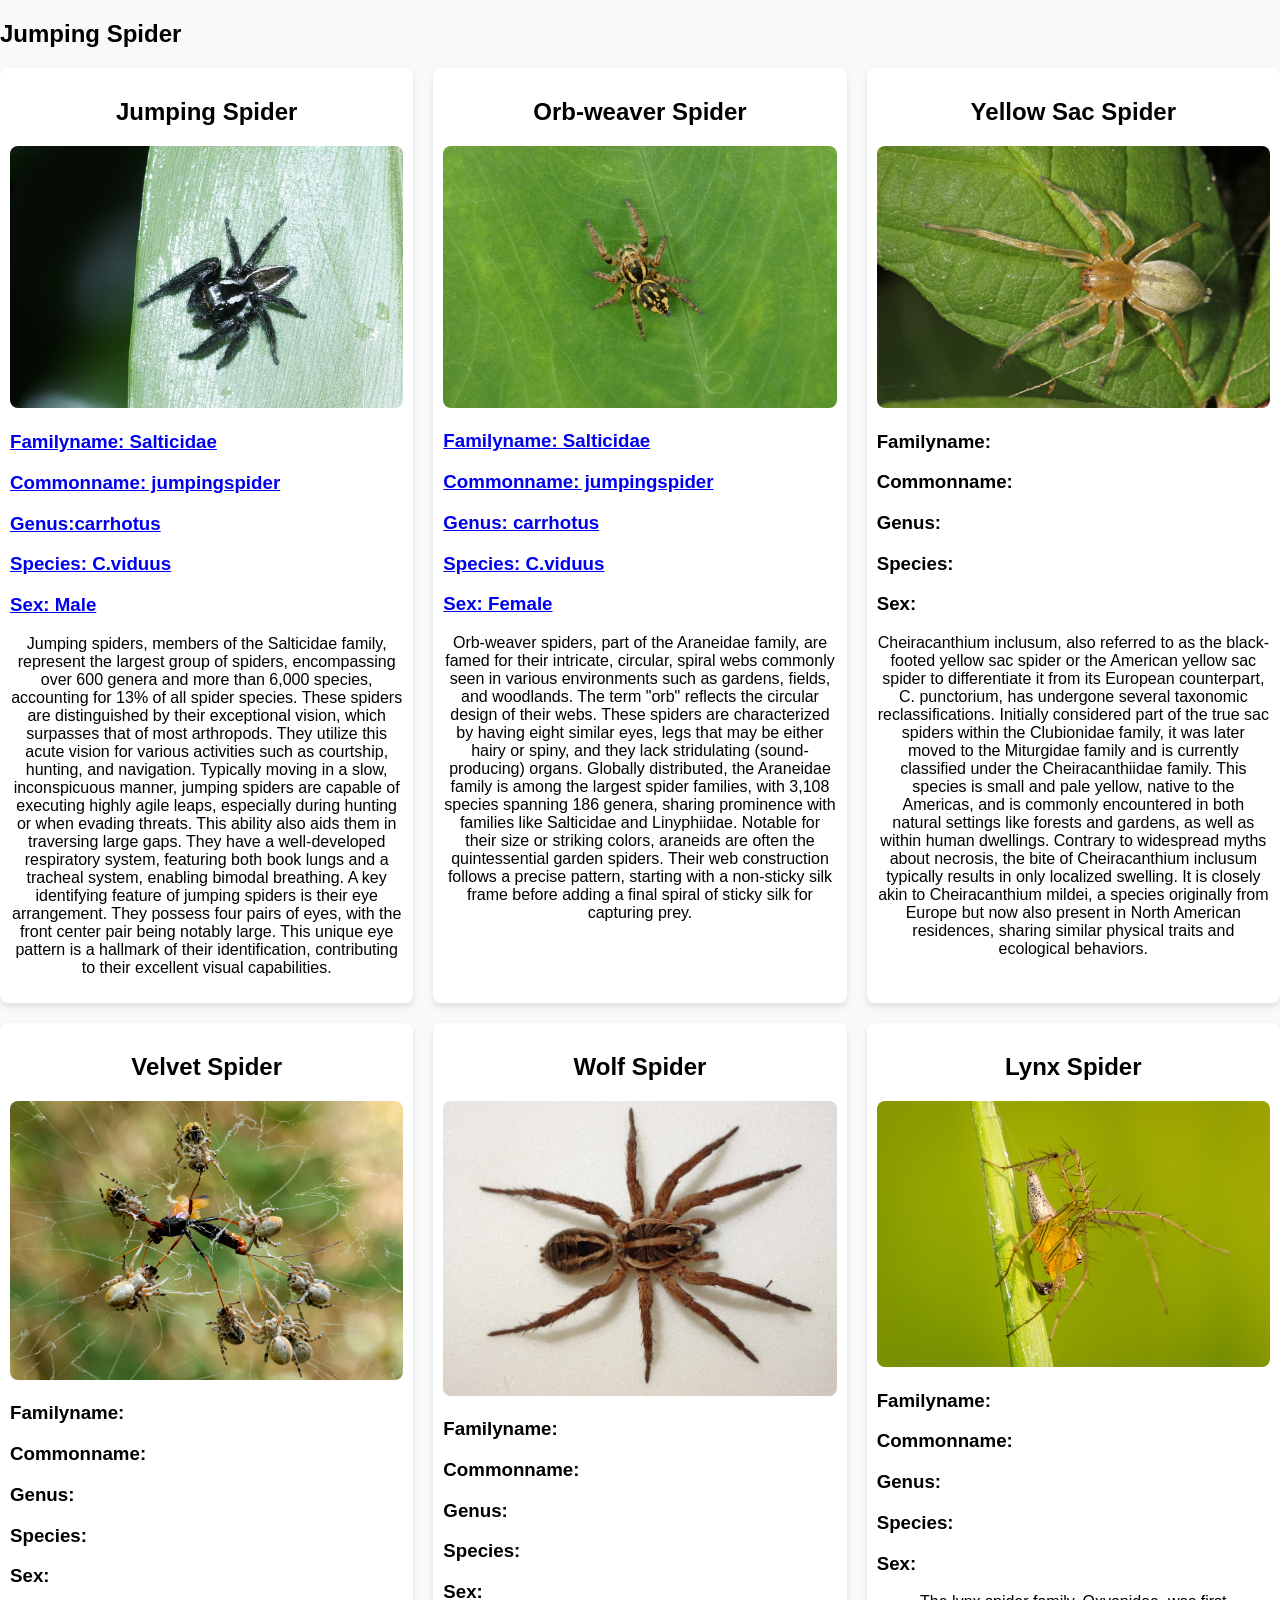
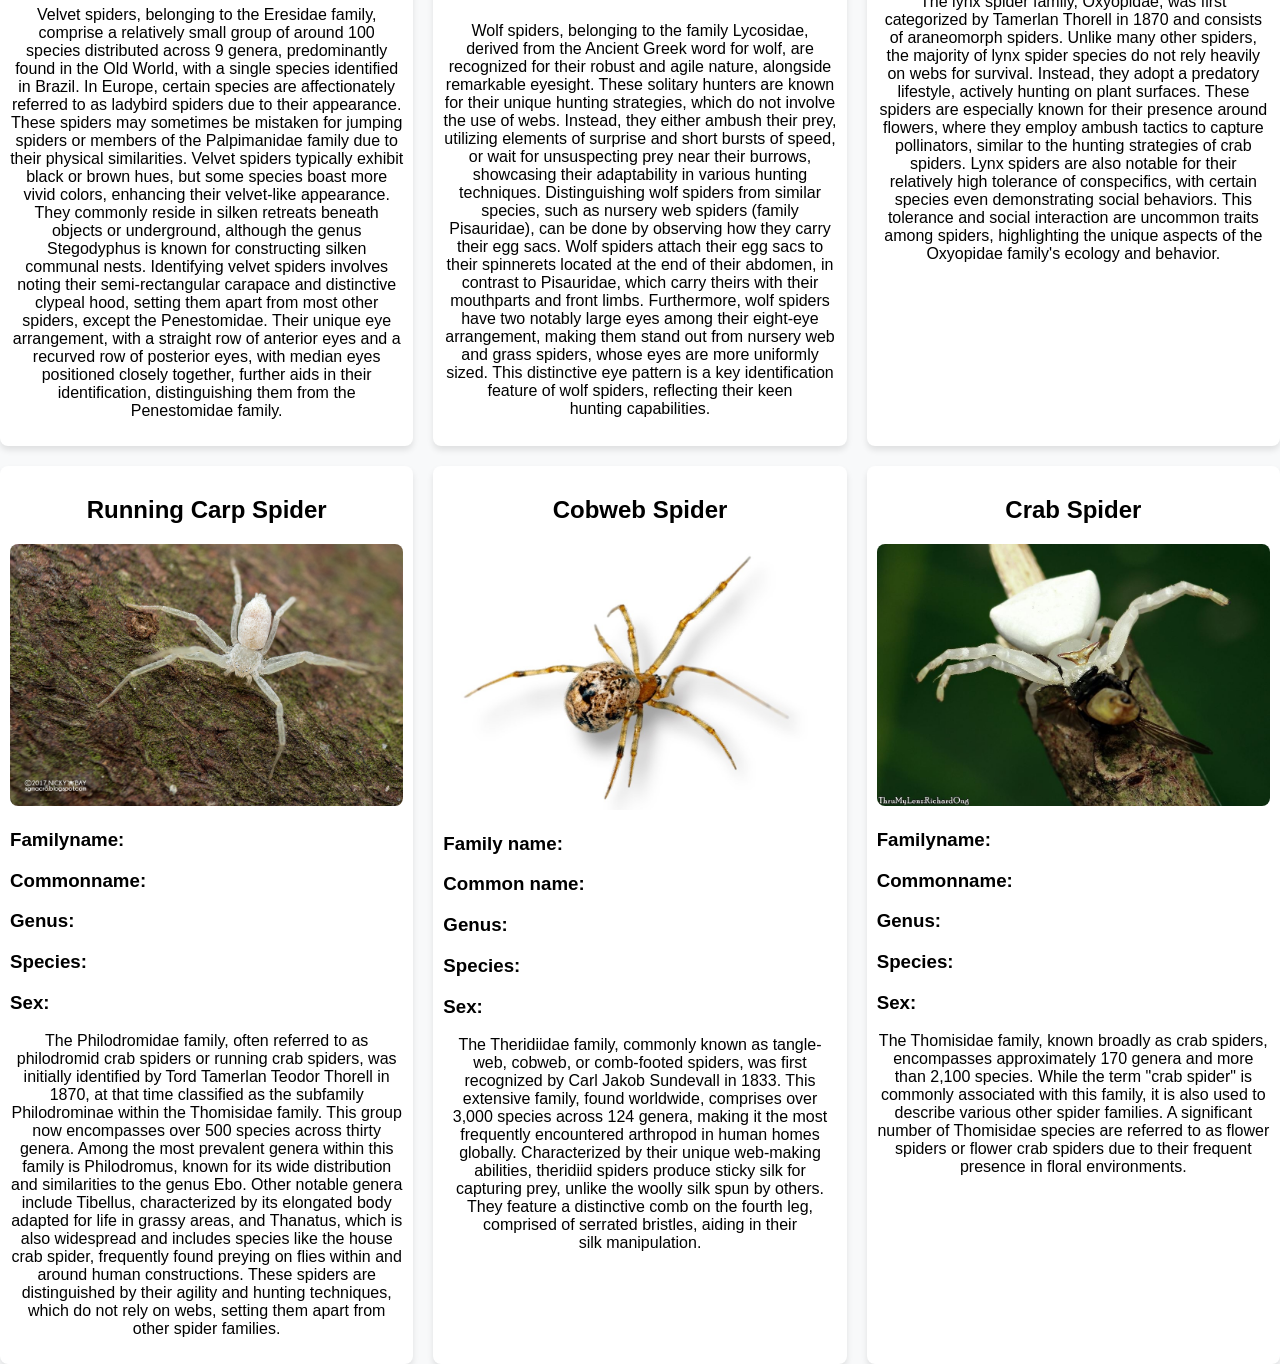
==== jumpingspider.html @ 00211988 "Add files via upload" ====
<!DOCTYPE html>
<html lang="en">
<head>
    <meta charset="UTF-8">
    <meta name="viewport" content="width=device-width, initial-scale=1.0">
    <title>Document</title>
    <link rel="stylesheet" href="./styles.css">
</head>
<body>
    <h2>Jumping Spider</h2>
    <div class="image-grid">
        <div class="image-item">
            <h2>Jumping Spider</h2>
           
         <img src="./jumping male.jpg" alt="Jumping Spider"> 
         <a href="https://en.wikipedia.org/wiki/Carrhotus_viduus">
         <h3 align="left">Familyname: Salticidae</h3>
         <h3 align="left">Commonname: jumpingspider</h3>
         <h3 align="left">Genus:carrhotus </h3>
         <h3 align="left">Species: C.viduus</h3>
         <h3 align="left">Sex: Male</h3>
         </a>
            <p>Jumping spiders, members of the Salticidae family, represent the largest group of spiders, encompassing over 600 genera and more than 6,000 species, accounting for 13% of all spider species. These spiders are distinguished by their exceptional vision, which surpasses that of most arthropods. They utilize this acute vision for various activities such as courtship, hunting, and navigation. Typically moving in a slow, inconspicuous manner, jumping spiders are capable of executing highly agile leaps, especially during hunting or when evading threats. This ability also aids them in traversing large gaps. They have a well-developed respiratory system, featuring both book lungs and a tracheal system, enabling bimodal breathing. A key identifying feature of jumping spiders is their eye arrangement. They possess four pairs of eyes, with the front center pair being notably large. This unique eye pattern is a hallmark of their identification, contributing to their excellent visual capabilities.</p>
       
        </div>
    <div class="image-item">
        <h2>Orb-weaver Spider</h2>
        <a href="https://en.wikipedia.org/wiki/Carrhotus_viduus">
        <img src="./jumping female.jpg" alt="Orb-weaver Spider">
        <h3 align="left">Familyname: Salticidae</h3>
        <h3 align="left">Commonname: jumpingspider</h3>
        <h3 align="left">Genus: carrhotus</h3>
        <h3 align="left">Species: C.viduus</h3>
        <h3 align="left">Sex: Female</h3>
        </a>
       <p>Orb-weaver spiders, part of the Araneidae family, are famed for their intricate, circular, spiral webs commonly seen in various environments such as gardens, fields, and woodlands. The term "orb" reflects the circular design of their webs. These spiders are characterized by having eight similar eyes, legs that may be either hairy or spiny, and they lack stridulating (sound-producing) organs.

        Globally distributed, the Araneidae family is among the largest spider families, with 3,108 species spanning 186 genera, sharing prominence with families like Salticidae and Linyphiidae. Notable for their size or striking colors, araneids are often the quintessential garden spiders. Their web construction follows a precise pattern, starting with a non-sticky silk frame before adding a final spiral of sticky silk for capturing prey.
        
         </p>
    </div>
    <div class="image-item">
        <h2>Yellow Sac Spider</h2>
        <img src="./yellow.jpg" alt="Yellow Sac Spider">
        <h3 align="left">Familyname:</h3>
        <h3 align="left">Commonname:</h3>
        <h3 align="left">Genus:</h3>
        <h3 align="left">Species:</h3>
        <h3 align="left">Sex: </h3>
        <p>Cheiracanthium inclusum, also referred to as the black-footed yellow sac spider or the American yellow sac spider to differentiate it from its European counterpart, C. punctorium, has undergone several taxonomic reclassifications. Initially considered part of the true sac spiders within the Clubionidae family, it was later moved to the Miturgidae family and is currently classified under the Cheiracanthiidae family. This species is small and pale yellow, native to the Americas, and is commonly encountered in both natural settings like forests and gardens, as well as within human dwellings. Contrary to widespread myths about necrosis, the bite of Cheiracanthium inclusum typically results in only localized swelling. It is closely akin to Cheiracanthium mildei, a species originally from Europe but now also present in North American residences, sharing similar physical traits and ecological behaviors.</p>
    </div>
    <!-- Repeat the above divs for the remaining images -->


    <div class="image-item">
        <h2>Velvet Spider</h2>
        <img src="./velvet.jpg" >
        <h3 align="left">Familyname:</h3>
        <h3 align="left">Commonname:</h3>
        <h3 align="left">Genus:</h3>
        <h3 align="left">Species:</h3>
        <h3 align="left">Sex: </h3>
        <p>Velvet spiders, belonging to the Eresidae family, comprise a relatively small group of around 100 species distributed across 9 genera, predominantly found in the Old World, with a single species identified in Brazil. In Europe, certain species are affectionately referred to as ladybird spiders due to their appearance. These spiders may sometimes be mistaken for jumping spiders or members of the Palpimanidae family due to their physical similarities. Velvet spiders typically exhibit black or brown hues, but some species boast more vivid colors, enhancing their velvet-like appearance. They commonly reside in silken retreats beneath objects or underground, although the genus Stegodyphus is known for constructing silken communal nests. Identifying velvet spiders involves noting their semi-rectangular carapace and distinctive clypeal hood, setting them apart from most other spiders, except the Penestomidae. Their unique eye arrangement, with a straight row of anterior eyes and a recurved row of posterior eyes, with median eyes positioned closely together, further aids in their identification, distinguishing them from the Penestomidae family.</p>
    </div>
    <div class="image-item">
        <h2>Wolf Spider</h2>
        <img src="./Wolf_spider.jpg" >
        <h3 align="left">Familyname:</h3>
        <h3 align="left">Commonname:</h3>
        <h3 align="left">Genus:</h3>
        <h3 align="left">Species:</h3>
        <h3 align="left">Sex: </h3>
        <p>Wolf spiders, belonging to the family Lycosidae, derived from the Ancient Greek word for wolf, are recognized for their robust and agile nature, alongside remarkable eyesight. These solitary hunters are known for their unique hunting strategies, which do not involve the use of webs. Instead, they either ambush their prey, utilizing elements of surprise and short bursts of speed, or wait for unsuspecting prey near their burrows, showcasing their adaptability in various hunting techniques.

            Distinguishing wolf spiders from similar species, such as nursery web spiders (family Pisauridae), can be done by observing how they carry their egg sacs. Wolf spiders attach their egg sacs to their spinnerets located at the end of their abdomen, in contrast to Pisauridae, which carry theirs with their mouthparts and front limbs. Furthermore, wolf spiders have two notably large eyes among their eight-eye arrangement, making them stand out from nursery web and grass spiders, whose eyes are more uniformly sized. This distinctive eye pattern is a key identification feature of wolf spiders, reflecting their keen hunting capabilities.</p>
        </div>
       
            
        <div class="image-item">
        <h2>Lynx Spider</h2>
        <img src="./lynx-spider.jpg" >
        <h3 align="left">Familyname:</h3>
        <h3 align="left">Commonname:</h3>
        <h3 align="left">Genus:</h3>
        <h3 align="left">Species:</h3>
        <h3 align="left">Sex: </h3>
        <p>The lynx spider family, Oxyopidae, was first categorized by Tamerlan Thorell in 1870 and consists of araneomorph spiders. Unlike many other spiders, the majority of lynx spider species do not rely heavily on webs for survival. Instead, they adopt a predatory lifestyle, actively hunting on plant surfaces. These spiders are especially known for their presence around flowers, where they employ ambush tactics to capture pollinators, similar to the hunting strategies of crab spiders. Lynx spiders are also notable for their relatively high tolerance of conspecifics, with certain species even demonstrating social behaviors. This tolerance and social interaction are uncommon traits among spiders, highlighting the unique aspects of the Oxyopidae family's ecology and behavior. </p>
</div>
        <div class="image-item">
            <h2>Running Carp Spider</h2>
            <img src="./running.jpg" >
            <h3 align="left">Familyname:</h3>
            <h3 align="left">Commonname:</h3>
            <h3 align="left">Genus:</h3>
            <h3 align="left">Species:</h3>
            <h3 align="left">Sex: </h3>
            <p>The Philodromidae family, often referred to as philodromid crab spiders or running crab spiders, was initially identified by Tord Tamerlan Teodor Thorell in 1870, at that time classified as the subfamily Philodrominae within the Thomisidae family. This group now encompasses over 500 species across thirty genera.

                Among the most prevalent genera within this family is Philodromus, known for its wide distribution and similarities to the genus Ebo. Other notable genera include Tibellus, characterized by its elongated body adapted for life in grassy areas, and Thanatus, which is also widespread and includes species like the house crab spider, frequently found preying on flies within and around human constructions. These spiders are distinguished by their agility and hunting techniques, which do not rely on webs, setting them apart from other spider families. </p>
        </div>
        

        <div class="image-item">
        <h2>Cobweb Spider</h2>
        <img src="./cobweb1.jpg" >
        <h3 align="left">Family name: </h3>
        <h3 align="left">Common name:</h3>
        <h3 align="left">Genus:</h3>
        <h3 align="left">Species:</h3>
        <h3 align="left">Sex: </h3>
        <p>The Theridiidae family, commonly known as tangle-web, cobweb, or comb-footed spiders, was first recognized by Carl Jakob Sundevall in 1833. This extensive family, found worldwide, comprises over 3,000 species across 124 genera, making it the most frequently encountered arthropod in human homes globally.

            Characterized by their unique web-making abilities, theridiid spiders produce sticky silk for capturing prey, unlike the woolly silk spun by others. They feature a distinctive comb on the fourth leg, comprised of serrated bristles, aiding in their silk manipulation. </p>
        </div>
        <div class="image-item">
            <h2>Crab Spider</h2>
            <img src="./cobweb.jpg" >
            <h3 align="left">Familyname:</h3>
            <h3 align="left">Commonname:</h3>
            <h3 align="left">Genus:</h3>
            <h3 align="left">Species:</h3>
            <h3 align="left">Sex: </h3>
            <p>The Thomisidae family, known broadly as crab spiders, encompasses approximately 170 genera and more than 2,100 species. While the term "crab spider" is commonly associated with this family, it is also used to describe various other spider families. A significant number of Thomisidae species are referred to as flower spiders or flower crab spiders due to their frequent presence in floral environments. </p>
            
        </div>
       
  
</div>
</body>
</html>
---- styles.css ----
body {
    margin: 0;
    font-family: Arial, sans-serif;
    background-color: #f8f9fa;
  }
  
  nav {
    background-color: #007bff;
    color: white;
    padding: 10px 20px;
    display: flex;
    justify-content: space-between;
  }
  
  nav a {
    color: white;
    text-decoration: none;
    margin-right: 20px;
  }
  
  .dropdown {
    position: relative;
    display: inline-block;
  }
  
  .dropdown-content {
    display: none;
    position: absolute;
    background-color: #f9f9f9;
    min-width: 160px;
    z-index: 1;
  }
  
  .dropdown-content a {
    color: black;
    padding: 12px 16px;
    text-decoration: none;
    display: block;
  }
  
  .dropdown:hover .dropdown-content {
    display: block;
  }
  
  .banner {
    text-align: center;
    margin-top: 20px;
  }
  
  .banner img {
    max-width: 100%;
  }
  
  .image-grid {
    display: grid;
    grid-template-columns: repeat(3, 1fr);
    gap: 20px;
}

.image-item {
    padding: 10px;
    background-color: white;
    border-radius: 8px;
    box-shadow: 0 4px 6px rgba(0, 0, 0, 0.1);
    text-align: center;
}

.image-item img {
    max-width: 100%;
    height: auto;
    border-radius: 8px;
}

  
  table {
    width: 100%;
    border-collapse: collapse;
    margin-top: 20px;
  }
  
  table, th, td {
    border: 1px solid #ccc;
  }
  
  th, td {
    padding: 8px;
    text-align: left;
  }
  
  th {
    background-color: #f9f9f9;
  }
  
  footer {
    background-color: #007bff;
    color: white;
    text-align: center;
    padding: 20px;
    margin-top: 20px;
  }
  
  footer a {
    color: white;
  }
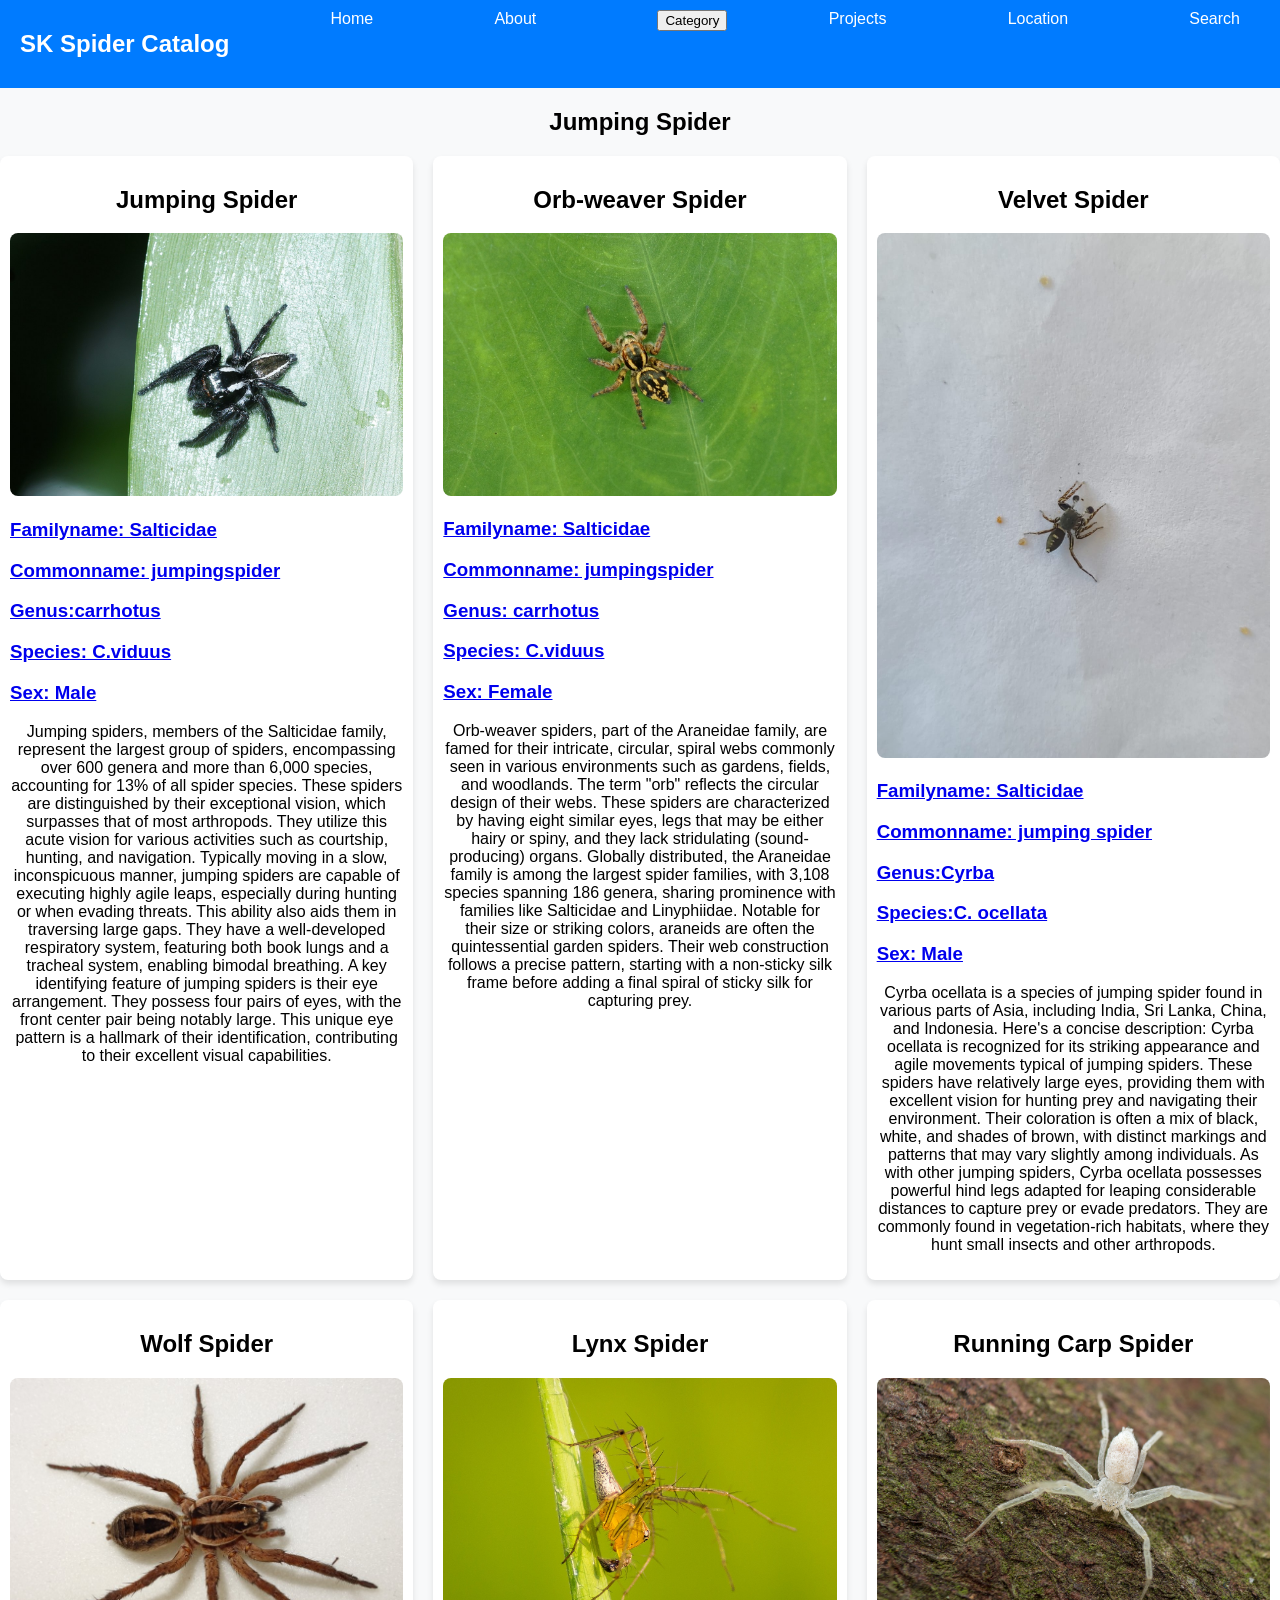
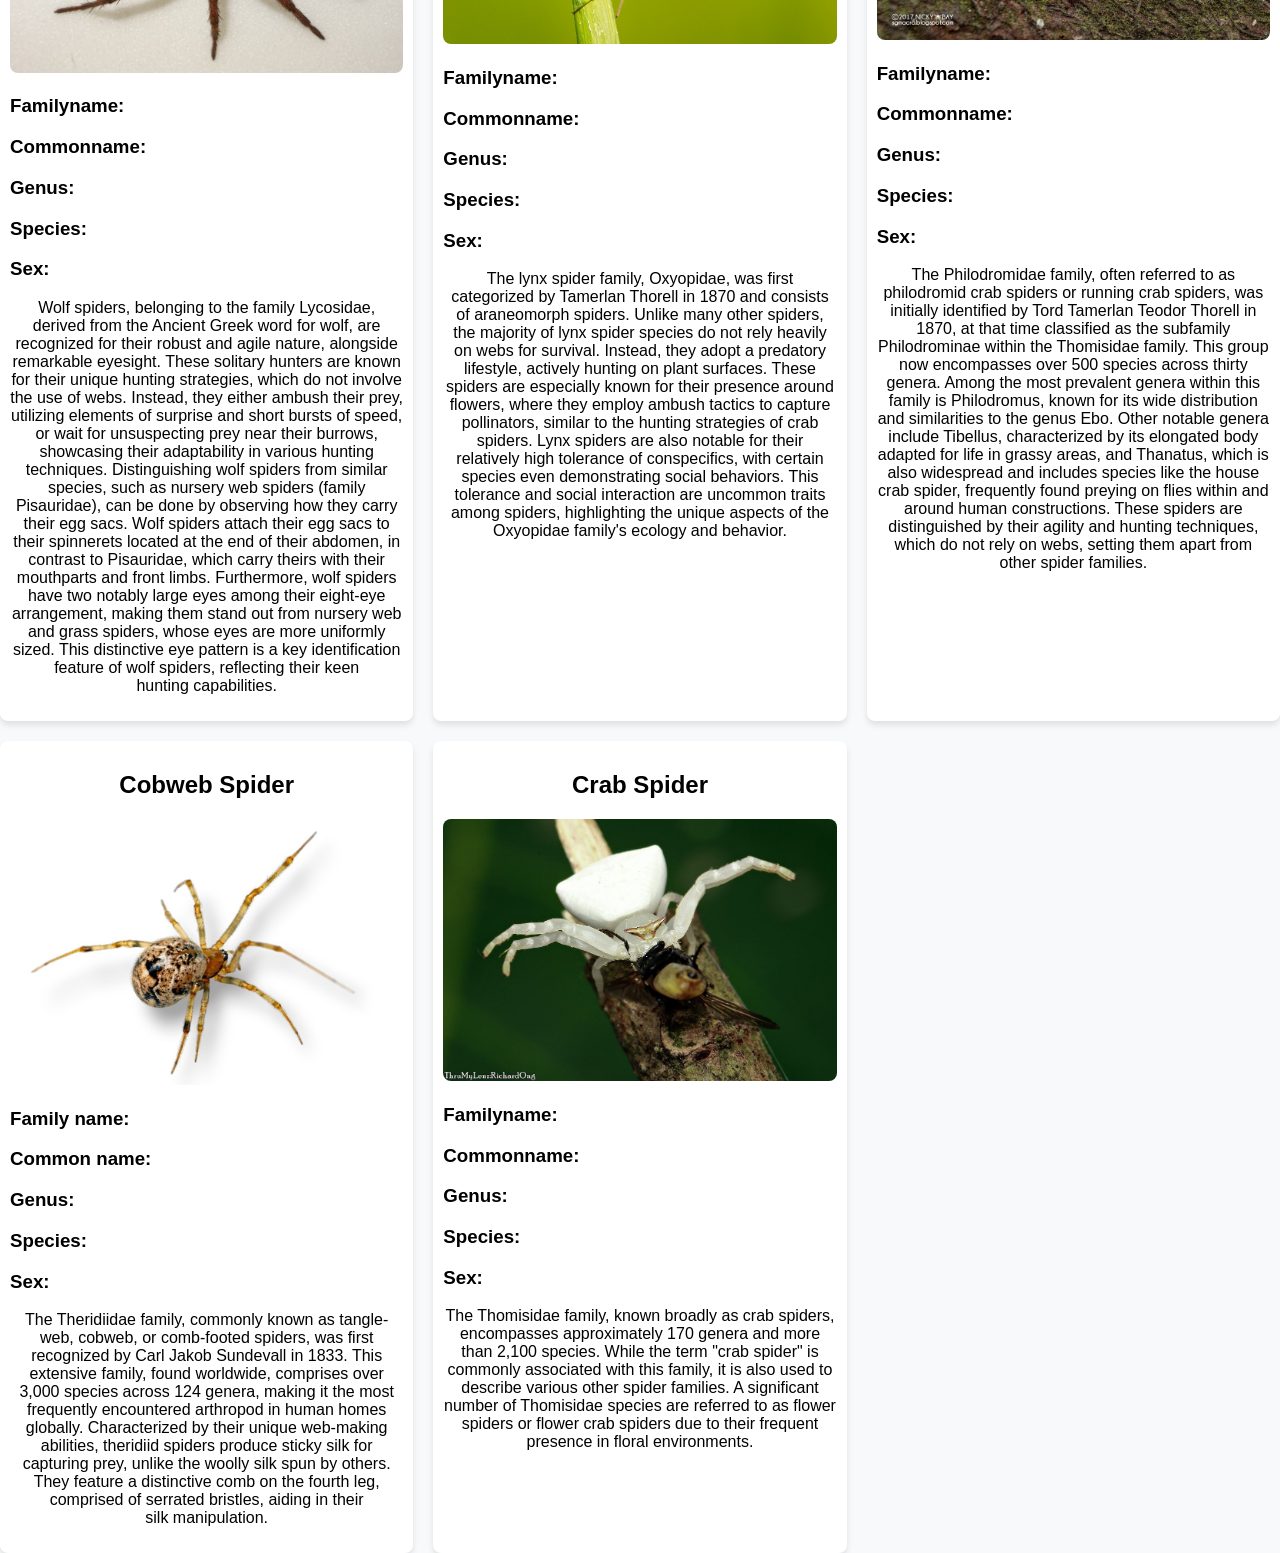
==== commit 9d7deb95: "firstcommit" ====
--- a/jumpingspider.html
+++ b/jumpingspider.html
@@ -7,7 +7,25 @@
     <link rel="stylesheet" href="./styles.css">
 </head>
 <body>
-    <h2>Jumping Spider</h2>
+
+    <nav>
+        <h1>SK Spider Catalog</h1>
+        <a href="./index.html">Home</a>
+        <a href="./about.html">About</a>
+        <div class="dropdown">
+            <button class="dropbtn">Category</button>
+            <div class="dropdown-content">
+                <a href="food_crops.html">Family</a>
+                <a href="non_food_crops.html">Genus</a>
+                <a href="livestock.html">Species</a>         
+            </div>
+        </div>
+        <a href="#contact">Projects</a>
+       
+        <a href="./location.html">Location</a>
+        <a href="./search.html">Search</a>
+    </nav>
+         <center>  <h2>Jumping Spider</h2> </center>
     <div class="image-grid">
         <div class="image-item">
             <h2>Jumping Spider</h2>
@@ -39,29 +57,25 @@
         
          </p>
     </div>
-    <div class="image-item">
-        <h2>Yellow Sac Spider</h2>
-        <img src="./yellow.jpg" alt="Yellow Sac Spider">
-        <h3 align="left">Familyname:</h3>
-        <h3 align="left">Commonname:</h3>
-        <h3 align="left">Genus:</h3>
-        <h3 align="left">Species:</h3>
-        <h3 align="left">Sex: </h3>
-        <p>Cheiracanthium inclusum, also referred to as the black-footed yellow sac spider or the American yellow sac spider to differentiate it from its European counterpart, C. punctorium, has undergone several taxonomic reclassifications. Initially considered part of the true sac spiders within the Clubionidae family, it was later moved to the Miturgidae family and is currently classified under the Cheiracanthiidae family. This species is small and pale yellow, native to the Americas, and is commonly encountered in both natural settings like forests and gardens, as well as within human dwellings. Contrary to widespread myths about necrosis, the bite of Cheiracanthium inclusum typically results in only localized swelling. It is closely akin to Cheiracanthium mildei, a species originally from Europe but now also present in North American residences, sharing similar physical traits and ecological behaviors.</p>
-    </div>
+   
     <!-- Repeat the above divs for the remaining images -->
 
 
     <div class="image-item">
         <h2>Velvet Spider</h2>
-        <img src="./velvet.jpg" >
-        <h3 align="left">Familyname:</h3>
-        <h3 align="left">Commonname:</h3>
-        <h3 align="left">Genus:</h3>
-        <h3 align="left">Species:</h3>
-        <h3 align="left">Sex: </h3>
-        <p>Velvet spiders, belonging to the Eresidae family, comprise a relatively small group of around 100 species distributed across 9 genera, predominantly found in the Old World, with a single species identified in Brazil. In Europe, certain species are affectionately referred to as ladybird spiders due to their appearance. These spiders may sometimes be mistaken for jumping spiders or members of the Palpimanidae family due to their physical similarities. Velvet spiders typically exhibit black or brown hues, but some species boast more vivid colors, enhancing their velvet-like appearance. They commonly reside in silken retreats beneath objects or underground, although the genus Stegodyphus is known for constructing silken communal nests. Identifying velvet spiders involves noting their semi-rectangular carapace and distinctive clypeal hood, setting them apart from most other spiders, except the Penestomidae. Their unique eye arrangement, with a straight row of anterior eyes and a recurved row of posterior eyes, with median eyes positioned closely together, further aids in their identification, distinguishing them from the Penestomidae family.</p>
-    </div>
+        <a href="https://indiabiodiversity.org/species/show/282819">
+        <img src="./jumping spider.jpg" >
+        <h3 align="left">Familyname: Salticidae</h3>
+        <h3 align="left">Commonname: jumping spider </h3>
+        <h3 align="left">Genus:Cyrba</h3>
+        <h3 align="left">Species:C. ocellata</h3>
+        <h3 align="left">Sex: Male</h3>
+    </a>
+<p>
+    Cyrba ocellata is a species of jumping spider found in various parts of Asia, including India, Sri Lanka, China, and Indonesia. Here's a concise description:
+
+Cyrba ocellata is recognized for its striking appearance and agile movements typical of jumping spiders. These spiders have relatively large eyes, providing them with excellent vision for hunting prey and navigating their environment. Their coloration is often a mix of black, white, and shades of brown, with distinct markings and patterns that may vary slightly among individuals. As with other jumping spiders, Cyrba ocellata possesses powerful hind legs adapted for leaping considerable distances to capture prey or evade predators. They are commonly found in vegetation-rich habitats, where they hunt small insects and other arthropods.
+</p>    </div>
     <div class="image-item">
         <h2>Wolf Spider</h2>
         <img src="./Wolf_spider.jpg" >
